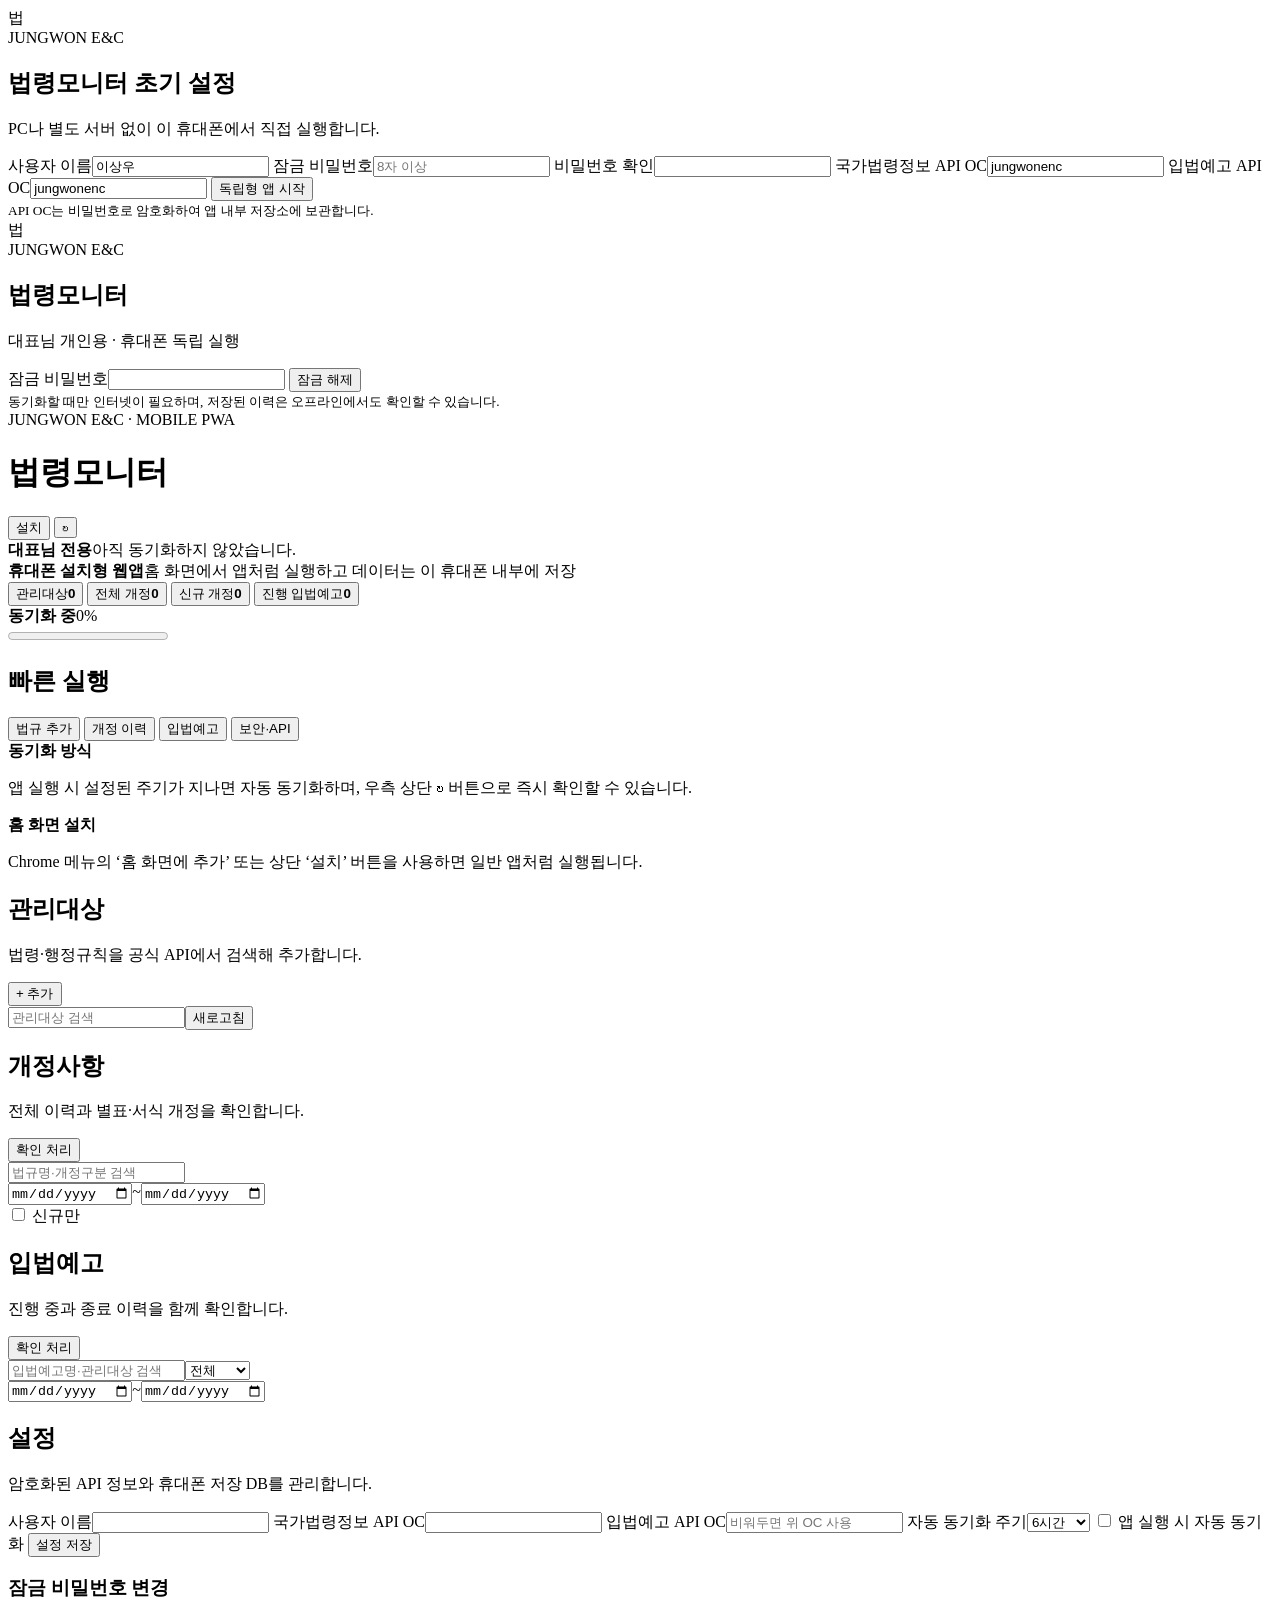
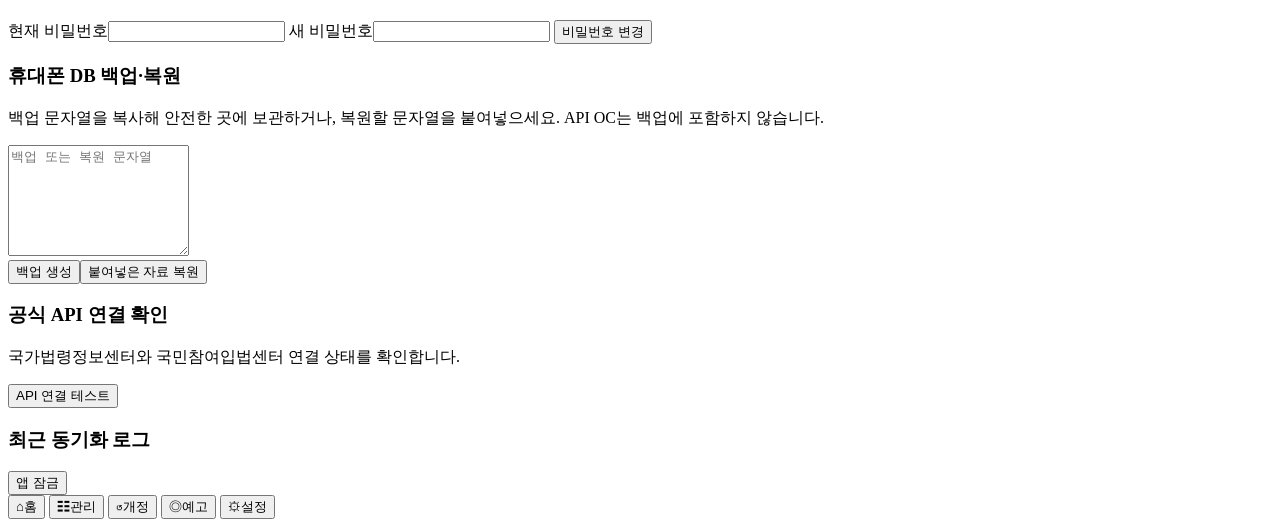
==== lawmonitor/index.html @ b9860f44 "Add mobile PWA interface" ====
<!doctype html>
<html lang="ko">
<head>
  <meta charset="utf-8">
  <meta name="viewport" content="width=device-width,initial-scale=1,maximum-scale=1,viewport-fit=cover">
  <meta name="theme-color" content="#075a9c">
  <meta name="description" content="정원이앤씨 대표자 개인용 소방·건축 법령 개정 및 입법예고 모니터">
  <meta name="mobile-web-app-capable" content="yes">
  <meta name="apple-mobile-web-app-capable" content="yes">
  <meta name="apple-mobile-web-app-status-bar-style" content="default">
  <meta name="apple-mobile-web-app-title" content="법령모니터">
  <link rel="manifest" href="./manifest.webmanifest">
  <link rel="icon" href="./icon.svg" type="image/svg+xml">
  <link rel="apple-touch-icon" href="./icon.svg">
  <title>정원이앤씨 법령모니터</title>
  <link rel="stylesheet" href="./styles.css">
</head>
<body>
  <div id="toast" class="toast" role="status"></div>

  <section id="setup-view" class="gate hidden">
    <div class="gate-card">
      <div class="brand-mark">법</div>
      <div class="eyebrow blue">JUNGWON E&amp;C</div>
      <h1>법령모니터 초기 설정</h1>
      <p>PC나 별도 서버 없이 이 휴대폰에서 직접 실행합니다.</p>
      <form id="setup-form" class="gate-form">
        <label>사용자 이름<input id="setup-owner" value="이상우" required></label>
        <label>잠금 비밀번호<input id="setup-password" type="password" minlength="8" autocomplete="new-password" placeholder="8자 이상" required></label>
        <label>비밀번호 확인<input id="setup-password2" type="password" minlength="8" autocomplete="new-password" required></label>
        <label>국가법령정보 API OC<input id="setup-law-oc" autocapitalize="none" spellcheck="false" value="jungwonenc" placeholder="OC 값 입력" required></label>
        <label>입법예고 API OC<input id="setup-notice-oc" autocapitalize="none" spellcheck="false" value="jungwonenc" placeholder="비워두면 위 OC 사용"></label>
        <button type="submit" class="primary full">독립형 앱 시작</button>
      </form>
      <small>API OC는 비밀번호로 암호화하여 앱 내부 저장소에 보관합니다.</small>
    </div>
  </section>

  <section id="login-view" class="gate hidden">
    <div class="gate-card">
      <div class="brand-mark">법</div>
      <div class="eyebrow blue">JUNGWON E&amp;C</div>
      <h1>법령모니터</h1>
      <p>대표님 개인용 · 휴대폰 독립 실행</p>
      <form id="login-form" class="gate-form">
        <label>잠금 비밀번호<input id="login-password" type="password" autocomplete="current-password" required></label>
        <button type="submit" class="primary full">잠금 해제</button>
      </form>
      <small>동기화할 때만 인터넷이 필요하며, 저장된 이력은 오프라인에서도 확인할 수 있습니다.</small>
    </div>
  </section>

  <div id="app-view" class="hidden">
    <header class="app-header">
      <div>
        <div class="eyebrow">JUNGWON E&amp;C · MOBILE PWA</div>
        <h1>법령모니터</h1>
      </div>
      <div class="header-actions">
        <button id="install-button" class="install-button hidden" aria-label="홈 화면에 설치">설치</button>
        <button id="sync-button" class="icon-button" aria-label="지금 동기화">↻</button>
      </div>
    </header>

    <main>
      <section id="page-dashboard" class="page active">
        <div class="welcome"><strong><span id="owner-name">대표님</span> 전용</strong><span id="last-sync">아직 동기화하지 않았습니다.</span></div>
        <div class="standalone-note"><b>휴대폰 설치형 웹앱</b><span>홈 화면에서 앱처럼 실행하고 데이터는 이 휴대폰 내부에 저장</span></div>
        <div class="metric-grid">
          <button class="metric" data-go="managed"><span>관리대상</span><b id="count-managed">0</b></button>
          <button class="metric" data-go="changes"><span>전체 개정</span><b id="count-changes">0</b></button>
          <button class="metric accent" data-go="changes"><span>신규 개정</span><b id="count-new-changes">0</b></button>
          <button class="metric accent" data-go="notices"><span>진행 입법예고</span><b id="count-active-notices">0</b></button>
        </div>
        <div id="sync-card" class="card sync-card hidden"><div><b id="sync-message">동기화 중</b><span id="sync-progress-text">0%</span></div><progress id="sync-progress" max="100" value="0"></progress></div>
        <div class="card">
          <h2>빠른 실행</h2>
          <div class="quick-grid">
            <button data-go="managed">법규 추가</button>
            <button data-go="changes">개정 이력</button>
            <button data-go="notices">입법예고</button>
            <button data-go="settings">보안·API</button>
          </div>
        </div>
        <div class="card compact"><b>동기화 방식</b><p>앱 실행 시 설정된 주기가 지나면 자동 동기화하며, 우측 상단 ↻ 버튼으로 즉시 확인할 수 있습니다.</p></div>
        <div id="install-card" class="card compact"><b>홈 화면 설치</b><p>Chrome 메뉴의 ‘홈 화면에 추가’ 또는 상단 ‘설치’ 버튼을 사용하면 일반 앱처럼 실행됩니다.</p></div>
      </section>

      <section id="page-managed" class="page">
        <div class="page-title"><div><h2>관리대상</h2><p>법령·행정규칙을 공식 API에서 검색해 추가합니다.</p></div><button id="open-search" class="primary">+ 추가</button></div>
        <div class="search-row"><input id="managed-filter" placeholder="관리대상 검색"><button id="managed-refresh">새로고침</button></div>
        <div id="managed-list" class="list"></div>
      </section>

      <section id="page-changes" class="page">
        <div class="page-title"><div><h2>개정사항</h2><p>전체 이력과 별표·서식 개정을 확인합니다.</p></div><button id="changes-seen">확인 처리</button></div>
        <div class="filters"><input id="changes-q" placeholder="법규명·개정구분 검색"><div class="date-row"><input id="changes-from" type="date"><span>~</span><input id="changes-to" type="date"></div><label class="check"><input id="changes-new-only" type="checkbox"> 신규만</label></div>
        <div id="changes-list" class="list"></div>
      </section>

      <section id="page-notices" class="page">
        <div class="page-title"><div><h2>입법예고</h2><p>진행 중과 종료 이력을 함께 확인합니다.</p></div><button id="notices-seen">확인 처리</button></div>
        <div class="filters"><input id="notices-q" placeholder="입법예고명·관리대상 검색"><select id="notices-status"><option>전체</option><option>진행 중</option><option>종료</option></select><div class="date-row"><input id="notices-from" type="date"><span>~</span><input id="notices-to" type="date"></div></div>
        <div id="notices-list" class="list"></div>
      </section>

      <section id="page-settings" class="page">
        <div class="page-title"><div><h2>설정</h2><p>암호화된 API 정보와 휴대폰 저장 DB를 관리합니다.</p></div></div>
        <form id="settings-form" class="card form-card">
          <label>사용자 이름<input id="setting-owner"></label>
          <label>국가법령정보 API OC<input id="setting-law-oc" autocapitalize="none" spellcheck="false"></label>
          <label>입법예고 API OC<input id="setting-notice-oc" autocapitalize="none" spellcheck="false" placeholder="비워두면 위 OC 사용"></label>
          <label>자동 동기화 주기<select id="setting-sync-interval"><option value="6">6시간</option><option value="12">12시간</option><option value="24">24시간</option><option value="48">48시간</option></select></label>
          <label class="check"><input id="setting-auto-sync" type="checkbox"> 앱 실행 시 자동 동기화</label>
          <button type="submit" class="primary full">설정 저장</button>
        </form>
        <form id="password-form" class="card form-card">
          <h3>잠금 비밀번호 변경</h3>
          <label>현재 비밀번호<input id="current-password" type="password" autocomplete="current-password"></label>
          <label>새 비밀번호<input id="new-password" type="password" autocomplete="new-password" minlength="8"></label>
          <button type="submit" class="secondary full">비밀번호 변경</button>
        </form>
        <div class="card">
          <h3>휴대폰 DB 백업·복원</h3>
          <p class="muted">백업 문자열을 복사해 안전한 곳에 보관하거나, 복원할 문자열을 붙여넣으세요. API OC는 백업에 포함하지 않습니다.</p>
          <textarea id="backup-text" rows="7" placeholder="백업 또는 복원 문자열"></textarea>
          <div class="two-buttons"><button id="export-button" class="secondary" type="button">백업 생성</button><button id="import-button" class="secondary" type="button">붙여넣은 자료 복원</button></div>
        </div>
        <div class="card">
          <h3>공식 API 연결 확인</h3>
          <p class="muted">국가법령정보센터와 국민참여입법센터 연결 상태를 확인합니다.</p>
          <button id="api-test-button" class="secondary full" type="button">API 연결 테스트</button>
          <div id="api-test-result" class="api-test-result"></div>
        </div>
        <div class="card"><h3>최근 동기화 로그</h3><div id="logs-list" class="mini-list"></div></div>
        <button id="lock-button" class="danger full">앱 잠금</button>
      </section>
    </main>

    <nav class="bottom-nav">
      <button class="active" data-page="dashboard"><span>⌂</span>홈</button>
      <button data-page="managed"><span>☷</span>관리</button>
      <button data-page="changes"><span>↺</span>개정</button>
      <button data-page="notices"><span>◎</span>예고</button>
      <button data-page="settings"><span>⚙</span>설정</button>
    </nav>
  </div>

  <dialog id="search-dialog">
    <form method="dialog" class="dialog-head"><div><h2>관리대상 추가</h2><p>국가법령정보 공식 API 검색</p></div><button value="cancel" aria-label="닫기">×</button></form>
    <div class="dialog-body"><div class="search-stack"><input id="catalog-q" placeholder="두 글자 이상 입력"><div class="search-row"><select id="catalog-kind"><option>전체</option><option>법령</option><option>행정규칙</option></select><button id="catalog-search" class="primary">검색</button></div></div><div id="catalog-results" class="list"></div></div>
  </dialog>

  <dialog id="appendix-dialog">
    <form method="dialog" class="dialog-head"><div><h2>별표·서식 개정</h2><p id="appendix-dialog-subtitle"></p></div><button value="cancel" aria-label="닫기">×</button></form>
    <div id="appendix-list" class="dialog-body list"></div>
  </dialog>

  <script src="./app.js?v=1.1.0" defer></script>
</body>
</html>
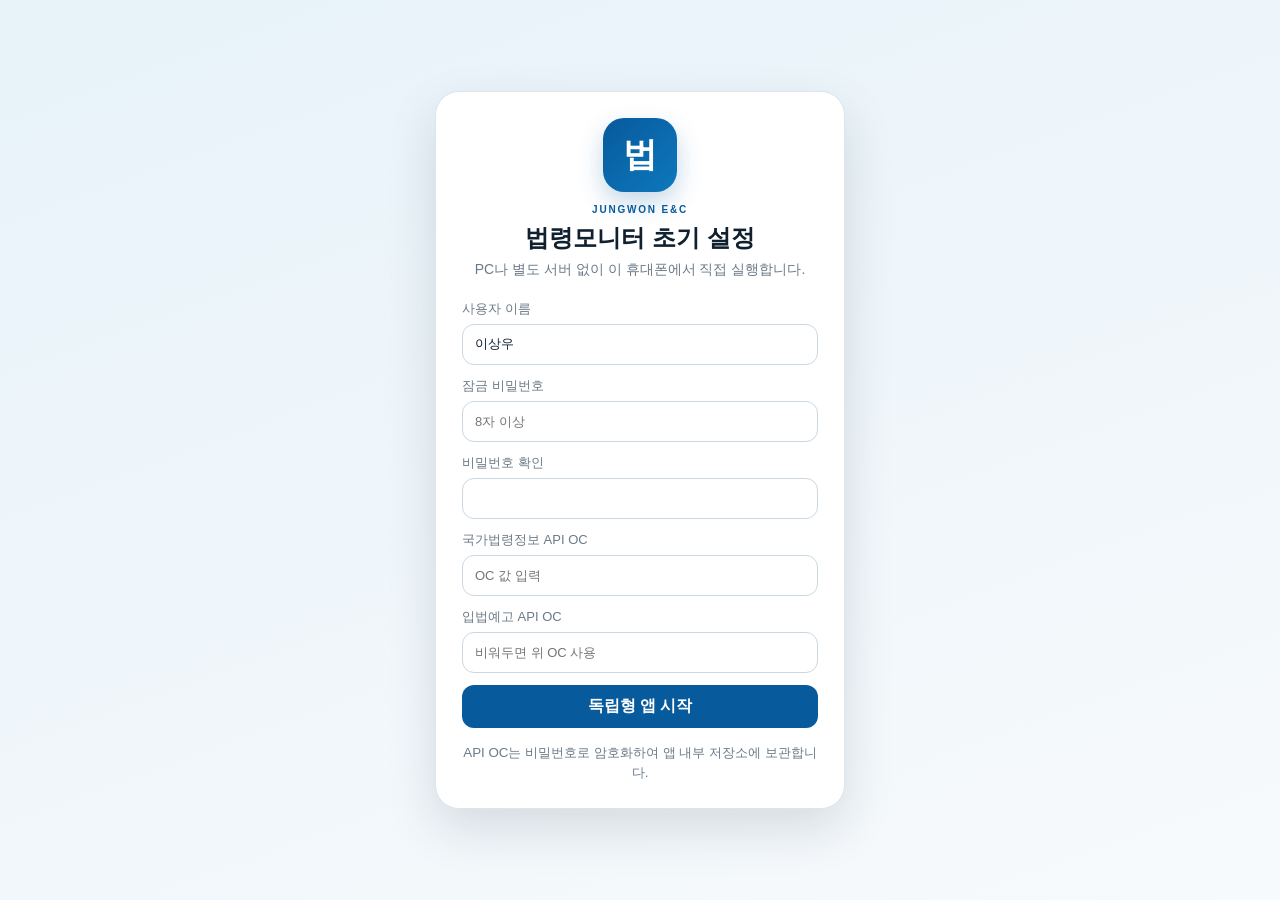
==== commit 2b9f07ad: "보안을 위해 API OC 기본값 제거" ====
--- a/lawmonitor/index.html
+++ b/lawmonitor/index.html
@@ -28,8 +28,8 @@
         <label>사용자 이름<input id="setup-owner" value="이상우" required></label>
         <label>잠금 비밀번호<input id="setup-password" type="password" minlength="8" autocomplete="new-password" placeholder="8자 이상" required></label>
         <label>비밀번호 확인<input id="setup-password2" type="password" minlength="8" autocomplete="new-password" required></label>
-        <label>국가법령정보 API OC<input id="setup-law-oc" autocapitalize="none" spellcheck="false" value="jungwonenc" placeholder="OC 값 입력" required></label>
-        <label>입법예고 API OC<input id="setup-notice-oc" autocapitalize="none" spellcheck="false" value="jungwonenc" placeholder="비워두면 위 OC 사용"></label>
+        <label>국가법령정보 API OC<input id="setup-law-oc" autocapitalize="none" spellcheck="false" placeholder="OC 값 입력" required></label>
+        <label>입법예고 API OC<input id="setup-notice-oc" autocapitalize="none" spellcheck="false" placeholder="비워두면 위 OC 사용"></label>
         <button type="submit" class="primary full">독립형 앱 시작</button>
       </form>
       <small>API OC는 비밀번호로 암호화하여 앱 내부 저장소에 보관합니다.</small>
--- a/lawmonitor/styles.css
+++ b/lawmonitor/styles.css
@@ -0,0 +1,2 @@
+:root{--blue:#075a9c;--blue2:#0e78bd;--ink:#10202e;--muted:#6b7a88;--line:#dce5ec;--bg:#f4f7fa;--card:#fff;--red:#d92d20;--green:#067647;--shadow:0 8px 24px rgba(16,32,46,.08);font-family:-apple-system,BlinkMacSystemFont,"Segoe UI","Noto Sans KR",sans-serif;color:var(--ink);background:var(--bg)}*{box-sizing:border-box}html{background:var(--bg)}body{margin:0;background:var(--bg);min-height:100vh;-webkit-tap-highlight-color:transparent}.hidden{display:none!important}button,input,select,textarea{font:inherit}button{cursor:pointer;border:0}.app-header{position:sticky;top:0;z-index:20;display:flex;justify-content:space-between;align-items:center;padding:calc(12px + env(safe-area-inset-top)) 18px 12px;background:linear-gradient(135deg,var(--blue),var(--blue2));color:#fff;box-shadow:0 2px 12px rgba(0,0,0,.14)}.app-header h1{font-size:22px;margin:0}.eyebrow{font-size:10px;letter-spacing:1.8px;opacity:.82}.eyebrow.blue{color:var(--blue);font-weight:800;opacity:1}.icon-button{width:44px;height:44px;border-radius:14px;background:rgba(255,255,255,.16);color:#fff;font-size:26px}.page{display:none;padding:18px 16px calc(96px + env(safe-area-inset-bottom));max-width:760px;margin:auto}.page.active{display:block}.welcome{display:flex;flex-direction:column;gap:4px;margin-bottom:12px}.welcome strong{font-size:22px}.welcome span,.page-title p{color:var(--muted);font-size:13px}.standalone-note{display:flex;flex-direction:column;gap:3px;background:#e8f5ff;border:1px solid #badcf4;color:#075a9c;padding:12px 14px;border-radius:15px;margin-bottom:14px}.standalone-note span{font-size:12px}.metric-grid{display:grid;grid-template-columns:1fr 1fr;gap:12px;margin-bottom:16px}.metric{background:var(--card);border:1px solid var(--line);border-radius:18px;padding:16px;text-align:left;box-shadow:var(--shadow)}.metric span{display:block;color:var(--muted);font-size:13px}.metric b{display:block;font-size:30px;margin-top:8px;color:var(--blue)}.metric.accent b{color:var(--red)}.card{background:var(--card);border:1px solid var(--line);border-radius:18px;padding:16px;margin-bottom:14px;box-shadow:var(--shadow)}.card.compact p{margin:6px 0 0;font-size:13px;color:var(--muted);line-height:1.55}.card h2,.card h3{margin:0 0 12px}.quick-grid{display:grid;grid-template-columns:1fr 1fr;gap:10px}.quick-grid button,.secondary{background:#eef5fa;color:var(--blue);padding:13px;border-radius:13px;font-weight:700}.primary{background:var(--blue);color:#fff;padding:11px 15px;border-radius:12px;font-weight:700}.danger{background:#fff1f0;color:var(--red);padding:13px;border-radius:13px;font-weight:700;border:1px solid #ffd2cf}.full{width:100%}.bottom-nav{position:fixed;left:0;right:0;bottom:0;z-index:30;height:calc(68px + env(safe-area-inset-bottom));padding-bottom:env(safe-area-inset-bottom);display:grid;grid-template-columns:repeat(5,1fr);background:rgba(255,255,255,.97);border-top:1px solid var(--line)}.bottom-nav button{background:none;color:var(--muted);font-size:11px;display:flex;flex-direction:column;align-items:center;justify-content:center;gap:3px}.bottom-nav button span{font-size:21px}.bottom-nav button.active{color:var(--blue);font-weight:700}.page-title{display:flex;align-items:flex-start;justify-content:space-between;gap:12px;margin-bottom:16px}.page-title h2{font-size:24px;margin:0}.page-title p{margin:3px 0 0}.search-row{display:flex;gap:8px;margin-bottom:14px}.search-row input{flex:1}.search-row button,.search-row select{white-space:nowrap}.search-stack{margin-bottom:14px}.search-stack>.search-row{margin:8px 0 0}.filters{display:grid;gap:9px;margin-bottom:14px;background:#fff;border:1px solid var(--line);padding:12px;border-radius:16px}input,select,textarea{width:100%;border:1px solid #cbd8e1;border-radius:12px;padding:12px;background:#fff;color:var(--ink);outline:none}textarea{resize:vertical;line-height:1.45}input:focus,select:focus,textarea:focus{border-color:var(--blue);box-shadow:0 0 0 3px rgba(7,90,156,.12)}.date-row{display:flex;align-items:center;gap:7px}.check{display:flex!important;align-items:center;gap:8px;color:var(--muted);font-size:13px}.check input{width:auto}.list{display:grid;gap:10px}.item{background:#fff;border:1px solid var(--line);border-radius:16px;padding:14px;box-shadow:0 4px 16px rgba(16,32,46,.05)}.item.new{border-left:5px solid var(--red)}.item-head{display:flex;justify-content:space-between;gap:10px;align-items:flex-start}.item h3{font-size:16px;margin:0 0 5px;line-height:1.4}.item p{font-size:13px;color:var(--muted);margin:3px 0;line-height:1.45}.tags{display:flex;flex-wrap:wrap;gap:6px;margin-top:9px}.tag{background:#edf4f8;color:#35576f;border-radius:999px;padding:5px 8px;font-size:11px}.tag.red{background:#fff0ef;color:var(--red)}.tag.green{background:#ecfdf3;color:var(--green)}.item-actions{display:flex;gap:7px;margin-top:12px}.item-actions button,.item-actions a{flex:1;text-decoration:none;text-align:center;border-radius:11px;padding:10px;background:#eef5fa;color:var(--blue);font-weight:700;font-size:13px}.item-actions .delete{background:#fff1f0;color:var(--red)}.switch{position:relative;width:46px;height:26px;flex:0 0 auto}.switch input{display:none}.switch span{position:absolute;inset:0;background:#c9d3da;border-radius:99px}.switch span:after{content:"";position:absolute;width:20px;height:20px;left:3px;top:3px;background:#fff;border-radius:50%;transition:.2s}.switch input:checked+span{background:var(--blue)}.switch input:checked+span:after{transform:translateX(20px)}.form-card{display:grid;gap:12px}.form-card label,.gate-form label{display:grid;gap:6px;font-size:13px;color:var(--muted)}.mini-list{display:grid;gap:8px}.mini-list div{font-size:12px;padding-bottom:8px;border-bottom:1px solid var(--line)}.mini-list b{display:block}.mini-list span{display:block;color:var(--muted);margin-top:3px}.toast{position:fixed;left:50%;bottom:90px;transform:translateX(-50%) translateY(20px);z-index:100;background:#152b3b;color:#fff;padding:11px 14px;border-radius:12px;opacity:0;pointer-events:none;transition:.2s;max-width:88%;font-size:13px;text-align:center}.toast.show{opacity:1;transform:translateX(-50%) translateY(0)}.gate{min-height:100vh;display:grid;place-items:center;padding:22px;background:linear-gradient(160deg,#e7f2f9,#f7fafc)}.gate-card{width:min(100%,410px);background:#fff;border:1px solid var(--line);border-radius:24px;padding:26px;box-shadow:0 20px 50px rgba(16,32,46,.13);text-align:center}.brand-mark{width:74px;height:74px;margin:0 auto 12px;border-radius:21px;display:grid;place-items:center;color:#fff;background:linear-gradient(135deg,var(--blue),var(--blue2));font-weight:900;font-size:34px;box-shadow:0 10px 25px rgba(7,90,156,.24)}.gate-card h1{margin:7px 0 5px}.gate-card p{margin:0 0 20px;color:var(--muted);font-size:14px;line-height:1.5}.gate-form{display:grid;gap:12px;text-align:left}.gate-card small{display:block;color:var(--muted);margin-top:15px;line-height:1.5}dialog{width:min(94vw,650px);max-height:88vh;border:0;border-radius:20px;padding:0;box-shadow:0 24px 70px rgba(0,0,0,.25)}dialog::backdrop{background:rgba(8,20,30,.55)}.dialog-head{display:flex;justify-content:space-between;align-items:flex-start;padding:16px 18px;border-bottom:1px solid var(--line)}.dialog-head h2{margin:0}.dialog-head p{margin:3px 0 0;color:var(--muted);font-size:12px}.dialog-head button{background:none;font-size:28px;color:var(--muted)}.dialog-body{padding:16px;max-height:70vh;overflow:auto}.sync-card div{display:flex;justify-content:space-between;margin-bottom:8px}.sync-card span{color:var(--muted)}progress{width:100%;accent-color:var(--blue)}.empty{text-align:center;color:var(--muted);padding:34px 10px}.loading{opacity:.55;pointer-events:none}.muted{color:var(--muted);font-size:13px;line-height:1.55}.two-buttons{display:grid;grid-template-columns:1fr 1fr;gap:8px;margin-top:10px}@media(min-width:700px){.metric-grid{grid-template-columns:repeat(4,1fr)}.quick-grid{grid-template-columns:repeat(4,1fr)}}
+.header-actions{display:flex;align-items:center;gap:8px}.install-button{height:40px;padding:0 13px;border-radius:12px;background:#fff;color:var(--blue);font-size:13px;font-weight:800}.api-test-result{display:grid;gap:8px;margin-top:12px}.api-test-row{display:flex;flex-direction:column;gap:3px;padding:10px 12px;border-radius:12px;font-size:12px}.api-test-row.ok{background:#ecfdf3;color:var(--green)}.api-test-row.fail{background:#fff1f0;color:var(--red)}.api-test-row span{line-height:1.45}.offline-badge{position:fixed;top:calc(8px + env(safe-area-inset-top));left:50%;transform:translateX(-50%);z-index:200;background:#3b4650;color:#fff;border-radius:999px;padding:6px 12px;font-size:11px;box-shadow:var(--shadow)}
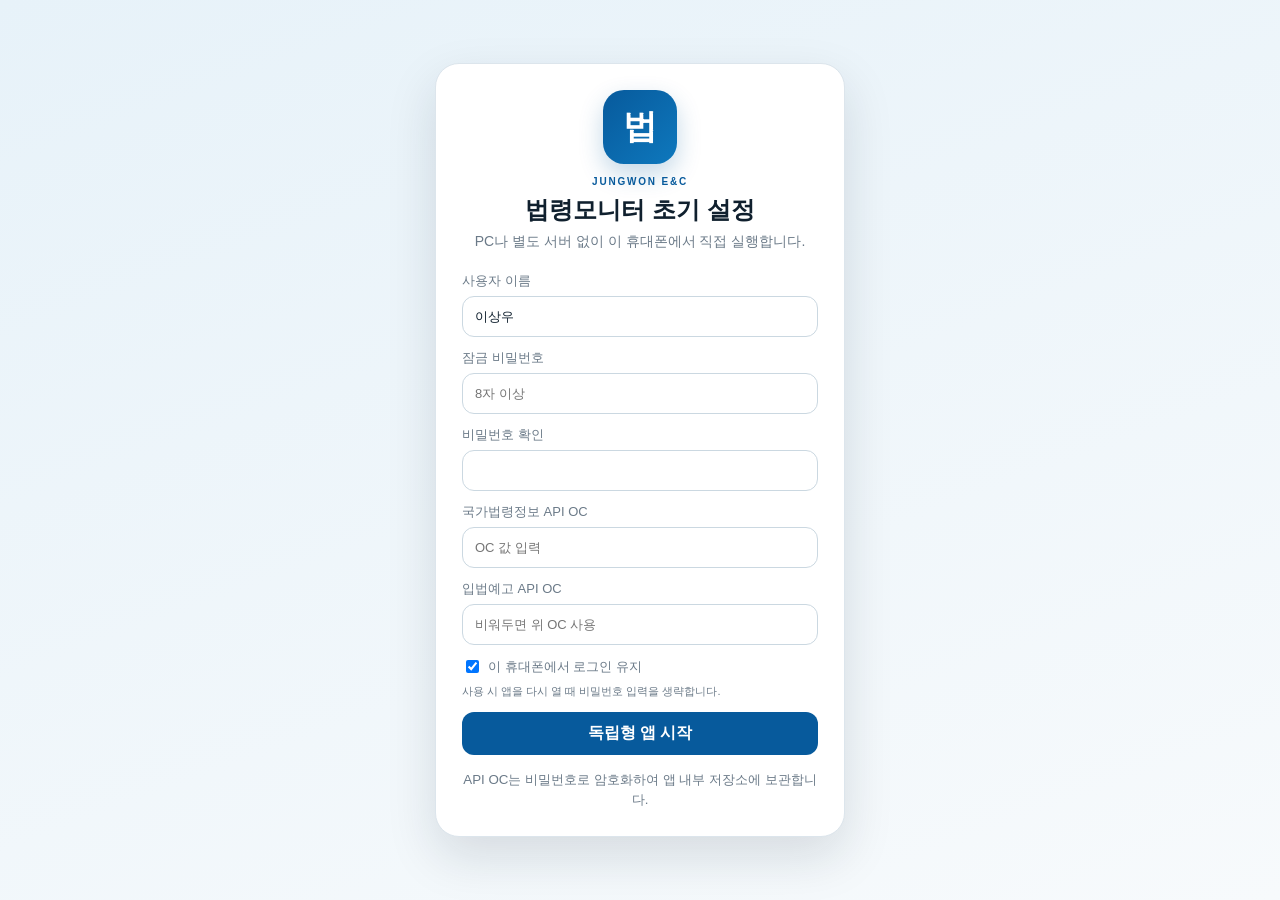
==== commit 781147f7: "모바일 앱 v1.4 로더 연결" ====
--- a/lawmonitor/index.html
+++ b/lawmonitor/index.html
@@ -156,6 +156,6 @@
     <div id="appendix-list" class="dialog-body list"></div>
   </dialog>
 
-  <script src="./app.js?v=1.1.0" defer></script>
+  <script src="./app.js?v=1.4.0" defer></script>
 </body>
 </html>
